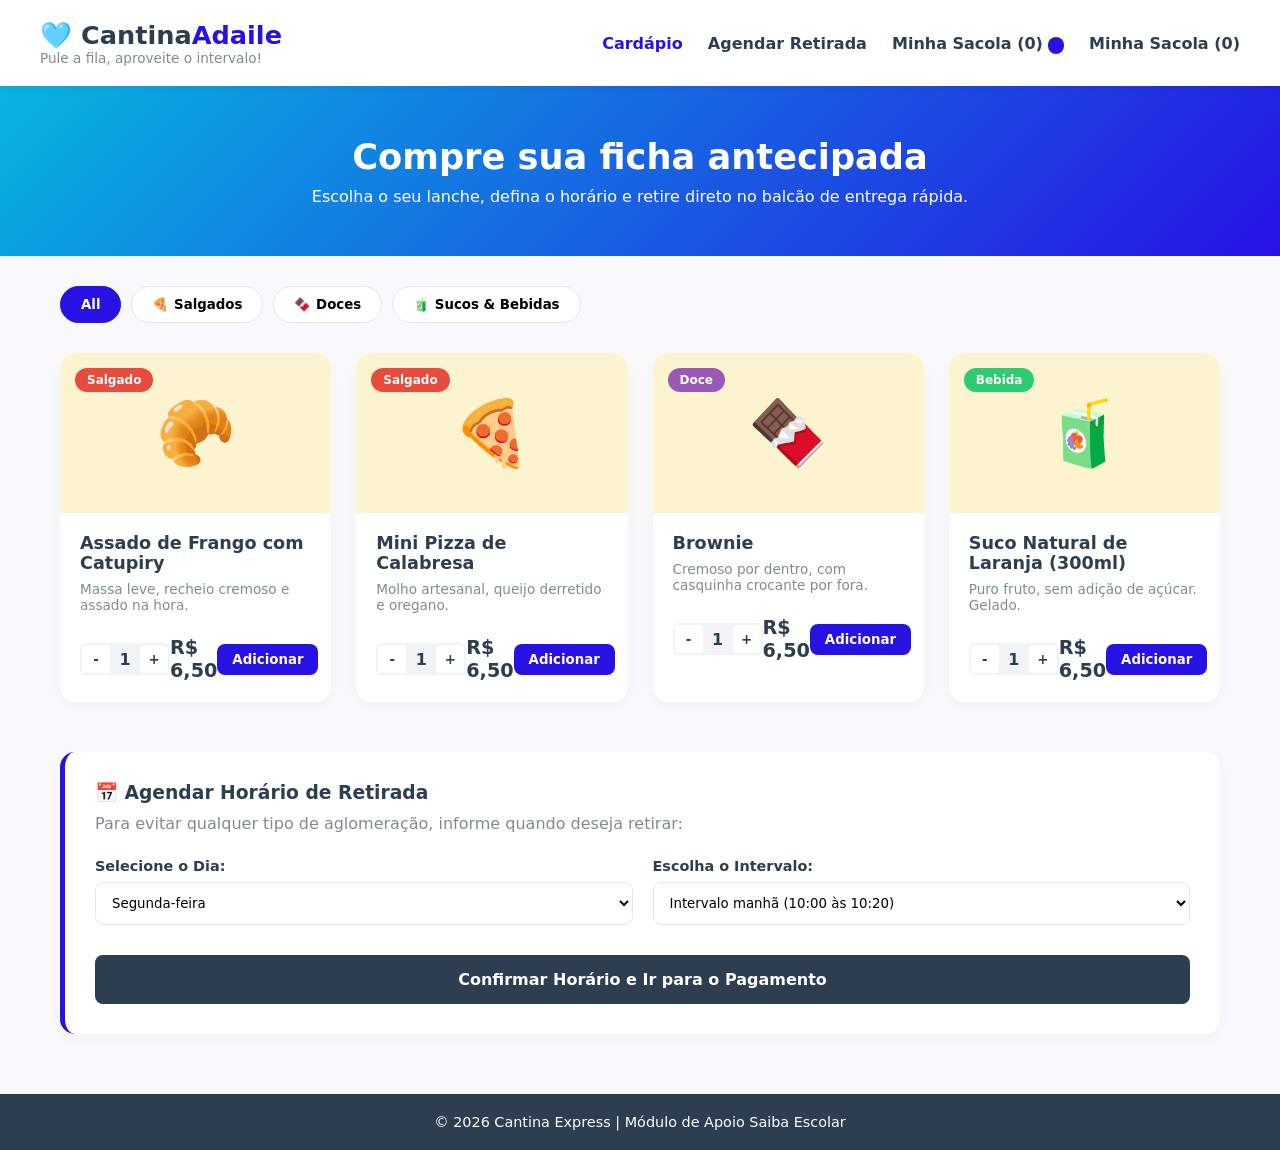
==== index.html @ 179aa99a "Add files via upload" ====
<!DOCTYPE html>
<html lang="pt-BR">
<head>
    <meta charset="UTF-8">
    <meta name="viewport" content="width=device-width, initial-scale=1.0">
    <title>Cantina Express - Saiba Escolar</title>
    <link rel="stylesheet" href="cantina.css">
</head>
<body>

    <header class="cantina-header">
        <div class="logo-area">
            <h1> 🩵 Cantina<span>Adaile</span></h1>
            <p>Pule a fila, aproveite o intervalo!</p>
        </div>
        <nav class="cantina-nav">
            <a href="#cardapio" class="active">Cardápio</a>
            <a href="#agendar">Agendar Retirada</a>
            <a href="#sacola">Minha Sacola (0)</a>
            <a href="pagamento.html" id="link-sacola">Minha Sacola (0)</a>
        </nav>
    </header>

    <section class="cantina-hero">
        <h2>Compre sua ficha antecipada</h2>
        <p>Escolha o seu lanche, defina o horário e retire direto no balcão de entrega rápida.</p>
    </section>

    <div class="categorias-container">
        <button class="btn-categoria active">All</button>
        <button class="btn-categoria">🍕 Salgados</button>
        <button class="btn-categoria">🍫 Doces</button>
        <button class="btn-categoria">🧃 Sucos & Bebidas</button>
    </div>

    <main class="cantina-container">
        
        <section id="cardapio" class="grid-produtos">
            
            <div class="card-produto">
                <div class="tag-categoria salgado">Salgado</div>
                <div class="foto-placeholder">🥐</div>
                <div class="detalhes-produto">
                    <h3>Assado de Frango com Catupiry</h3>
                    <p class="descricao">Massa leve, recheio cremoso e assado na hora.</p>
                    <d <div class="preco-acao">
                        <div class="quantidade-controle">
                            <button class="btn-qtd" data-acao="diminuir">-</button>
                            <span class="qtd-numero">1</span>
                            <button class="btn-qtd" data-acao="aumentar">+</button>
                        </div>
                        <span class="preco">R$ 6,50</span>
                        <button class="btn-add">Adicionar</button>
                    </div>
            </div>

            <div class="card-produto">
                <div class="tag-categoria salgado">Salgado</div>
                <div class="foto-placeholder">🍕</div>
                <div class="detalhes-produto">
                    <h3>Mini Pizza de Calabresa</h3>
                    <p class="descricao">Molho artesanal, queijo derretido e oregano.</p>
                    <d <div class="preco-acao">
                        <div class="quantidade-controle">
                            <button class="btn-qtd" data-acao="diminuir">-</button>
                            <span class="qtd-numero">1</span>
                            <button class="btn-qtd" data-acao="aumentar">+</button>
                        </div>
                        <span class="preco">R$ 6,50</span>
                        <button class="btn-add">Adicionar</button>
                    </div>
            </div>

            <div class="card-produto">
                <div class="tag-categoria doce">Doce</div>
                <div class="foto-placeholder">🍫</div>
                <div class="detalhes-produto">
                    <h3>Brownie</h3>
                    <p class="descricao">Cremoso por dentro, com casquinha crocante por fora.</p>
                    <d <div class="preco-acao">
                        <div class="quantidade-controle">
                            <button class="btn-qtd" data-acao="diminuir">-</button>
                            <span class="qtd-numero">1</span>
                            <button class="btn-qtd" data-acao="aumentar">+</button>
                        </div>
                        <span class="preco">R$ 6,50</span>
                        <button class="btn-add">Adicionar</button>
                    </div>
            </div>

            <div class="card-produto">
                <div class="tag-categoria suco">Bebida</div>
                <div class="foto-placeholder">🧃</div>
                <div class="detalhes-produto">
                    <h3>Suco Natural de Laranja (300ml)</h3>
                    <p class="descricao">Puro fruto, sem adição de açúcar. Gelado.</p>
                    <d <div class="preco-acao">
                        <div class="quantidade-controle">
                            <button class="btn-qtd" data-acao="diminuir">-</button>
                            <span class="qtd-numero">1</span>
                            <button class="btn-qtd" data-acao="aumentar">+</button>
                        </div>
                        <span class="preco">R$ 6,50</span>
                        <button class="btn-add">Adicionar</button>
                    </div>
            </div>

        </section>

        <section id="agendar" class="secao-agendamento">
            <div class="card-agendamento">
                <h3>📅 Agendar Horário de Retirada</h3>
                <p>Para evitar qualquer tipo de aglomeração, informe quando deseja retirar:</p>
                
                <form class="form-agendamento">
                    <div class="grupo-campo">
                        <label for="dia">Selecione o Dia:</label>
                        <select id="dia" name="dia">
                            <option value="hoje">Segunda-feira</option>
                            <option value="amanha">Terça-feira</option>
                            <option value="quarta">Quarta-feira</option>
                            <option value="quarta">Quinta-feira</option>
                            <option value="quarta">Sexta-feira</option>
                        </select>
                    </div>

                    <div class="grupo-campo">
                        <label for="intervalo">Escolha o Intervalo:</label>
                        <select id="intervalo" name="intervalo">
                            <option value="int1"> Intervalo manhã (10:00 às 10:20)</option>
                            <option value="int2"> Intervalo tarde (15:35 às 16:00)</option>
                        </select>
                    </div>

                    <button type="button" class="btn-confirmar-agenda">Confirmar Horário e Ir para o Pagamento</button>
                </form>
            </div>
        </section>

    </main>

    <footer class="cantina-footer">
        <p>&copy; 2026 Cantina Express | Módulo de Apoio Saiba Escolar</p>
    </footer>

    <script>
// Dados dos produtos
const produtos = [
    { id: 1, nome: 'Assado de Frango com Catupiry', preco: 6.50, categoria: 'salgado' },
    { id: 2, nome: 'Mini Pizza de Calabresa', preco: 7.00, categoria: 'salgado' },
    { id: 3, nome: 'Brownie', preco: 5.00, categoria: 'doce' },
    { id: 4, nome: 'Suco Natural de Laranja', preco: 4.50, categoria: 'suco' }
];

// Estado do carrinho
let carrinho = [];
let contadorCarrinho = 0;

// Função para atualizar a sacola
function atualizarSacola() {
    const sacolaLink = document.querySelector('.cantina-nav a[href="#sacola"]');
    const totalItens = carrinho.reduce((total, item) => total + item.quantidade, 0);
    sacolaLink.textContent = `Minha Sacola (${totalItens})`;
}

// Função para adicionar ao carrinho
function adicionarAoCarrinho(produtoId, quantidade) {
    const produto = produtos.find(p => p.id === produtoId);
    if (!produto) return;

    const itemExistente = carrinho.find(item => item.id === produtoId);
    
    if (itemExistente) {
        itemExistente.quantidade += quantidade;
    } else {
        carrinho.push({
            ...produto,
            quantidade: quantidade
        });
    }
    
    atualizarSacola();
    alert(`✅ ${produto.nome} (${quantidade}x) adicionado ao carrinho!`);
}

// Configurar eventos dos botões de quantidade e adicionar
document.querySelectorAll('.card-produto').forEach((card, index) => {
    const btnDiminuir = card.querySelector('.btn-qtd[data-acao="diminuir"]');
    const btnAumentar = card.querySelector('.btn-qtd[data-acao="aumentar"]');
    const qtdNumero = card.querySelector('.qtd-numero');
    const btnAdd = card.querySelector('.btn-add');
    const produtoId = index + 1;
    
    // Controle de quantidade
    btnDiminuir.addEventListener('click', () => {
        let valor = parseInt(qtdNumero.textContent);
        if (valor > 1) {
            valor--;
            qtdNumero.textContent = valor;
        }
    });
    
    btnAumentar.addEventListener('click', () => {
        let valor = parseInt(qtdNumero.textContent);
        valor++;
        qtdNumero.textContent = valor;
    });
    
    // Botão adicionar
    btnAdd.addEventListener('click', () => {
        const quantidade = parseInt(qtdNumero.textContent);
        adicionarAoCarrinho(produtoId, quantidade);
        qtdNumero.textContent = 1; // Resetar quantidade
    });
});

// Filtros de categoria
document.querySelectorAll('.btn-categoria').forEach(btn => {
    btn.addEventListener('click', () => {
        // Remover classe active de todos
        document.querySelectorAll('.btn-categoria').forEach(b => b.classList.remove('active'));
        btn.classList.add('active');
        
        const categoria = btn.textContent.toLowerCase();
        const cards = document.querySelectorAll('.card-produto');
        
        cards.forEach(card => {
            const tag = card.querySelector('.tag-categoria');
            if (categoria === 'all' || tag.textContent.toLowerCase() === categoria) {
                card.style.display = 'block';
            } else {
                card.style.display = 'none';
            }
        });
    });
});
</script>
</body>
</html>
---- cantina.css ----
/* Reset padrão e tipografia moderna */
* {
    margin: 0;
    padding: 0;
    box-sizing: border-box;
    font-family: 'Segoe UI', system-ui, -apple-system, sans-serif;
}

:root {
    --primary-color: #2712e4; /* Laranja apetite */
    --primary-hover: #d35400;
    --bg-light: #f9f9fb;
    --card-bg: #ffffff;
    --text-dark: #2c3e50;
    --text-muted: #7f8c8d;
    --salgado-color: #e74c3c;
    --doce-color: #9b59b6;
    --suco-color: #2ecc71;
}

body {
    background-color: var(--bg-light);
    color: var(--text-dark);
}

/* Header Fluido e Moderno */
.cantina-header {
    background-color: var(--card-bg);
    padding: 20px 40px;
    display: flex;
    justify-content: space-between;
    align-items: center;
    box-shadow: 0 2px 10px rgba(0, 0, 0, 0.05);
    position: sticky;
    top: 0;
    z-index: 100;
}

.logo-area h1 {
    font-size: 1.6rem;
    color: var(--text-dark);
}

.logo-area h1 span {
    color: var(--primary-color);
}

.logo-area p {
    font-size: 0.85rem;
    color: var(--text-muted);
}

.cantina-nav a {
    text-decoration: none;
    color: var(--text-dark);
    margin-left: 20px;
    font-weight: 600;
    transition: color 0.3s;
}

.cantina-nav a:hover, .cantina-nav a.active {
    color: var(--primary-color);
}

/* Banner Hero */
.cantina-hero {
    background: linear-gradient(135deg, #07b5e0, var(--primary-color));
    color: white;
    text-align: center;
    padding: 50px 20px;
    margin-bottom: 30px;
}

.cantina-hero h2 {
    font-size: 2.2rem;
    margin-bottom: 10px;
}

/* Filtros de Categorias */
.categorias-container {
    max-width: 1200px;
    margin: 0 auto 30px auto;
    padding: 0 20px;
    display: flex;
    gap: 10px;
    overflow-x: auto; /* Permite rolagem no celular se faltar espaço */
}

.btn-categoria {
    background-color: var(--card-bg);
    border: 1px solid #e2e8f0;
    padding: 10px 20px;
    border-radius: 20px;
    cursor: pointer;
    font-weight: 600;
    transition: all 0.3s;
}

.btn-categoria:hover, .btn-categoria.active {
    background-color: var(--primary-color);
    color: white;
    border-color: var(--primary-color);
}

/* Container do Grid de Produtos */
.cantina-container {
    max-width: 1200px;
    margin: 0 auto;
    padding: 0 20px;
}

.grid-produtos {
    display: grid;
    grid-template-columns: repeat(auto-fill, minmax(250px, 1fr));
    gap: 25px;
    margin-bottom: 50px;
}

/* Card Individual de Produto */
.card-produto {
    background-color: var(--card-bg);
    border-radius: 15px;
    overflow: hidden;
    box-shadow: 0 5px 15px rgba(0,0,0,0.03);
    position: relative;
    transition: transform 0.3s, box-shadow 0.3s;
}

.card-produto:hover {
    transform: translateY(-5px);
    box-shadow: 0 10px 20px rgba(0,0,0,0.08);
}

/* Tags de Categorias nos Cards */
.tag-categoria {
    position: absolute;
    top: 15px;
    left: 15px;
    padding: 5px 12px;
    border-radius: 12px;
    font-size: 0.75rem;
    font-weight: bold;
    color: white;
}

.tag-categoria.salgado { background-color: var(--salgado-color); }
.tag-categoria.doce { background-color: var(--doce-color); }
.tag-categoria.suco { background-color: var(--suco-color); }

/* Espaço da foto (Usando emojis para fins didáticos/simplicidade) */
.foto-placeholder {
    background-color: #fcf3cf;
    height: 160px;
    display: flex;
    justify-content: center;
    align-items: center;
    font-size: 4rem;
}

.detalhes-produto {
    padding: 20px;
}

.detalhes-produto h3 {
    font-size: 1.1rem;
    margin-bottom: 8px;
}

.descricao {
    font-size: 0.85rem;
    color: var(--text-muted);
    height: 40px;
    margin-bottom: 15px;
}

.preco-acao {
    display: flex;
    justify-content: space-between;
    align-items: center;
}

.preco {
    font-size: 1.2rem;
    font-weight: 700;
    color: var(--text-dark);
}

.btn-add {
    background-color: var(--primary-color);
    color: white;
    border: none;
    padding: 8px 15px;
    border-radius: 8px;
    font-weight: bold;
    cursor: pointer;
    transition: background 0.3s;
}

.btn-add:hover {
    background-color: var(--primary-hover);
}

/* Seção de Agendamento */
.secao-agendamento {
    margin-bottom: 60px;
}

.card-agendamento {
    background-color: var(--card-bg);
    border-radius: 15px;
    padding: 30px;
    box-shadow: 0 5px 15px rgba(0,0,0,0.03);
    border-left: 5px solid var(--primary-color);
}

.card-agendamento h3 {
    margin-bottom: 10px;
}

.card-agendamento p {
    color: var(--text-muted);
    margin-bottom: 25px;
}

.form-agendamento {
    display: flex;
    flex-wrap: wrap;
    gap: 20px;
}

.grupo-campo {
    flex: 1;
    min-width: 250px;
    display: flex;
    flex-direction: column;
    gap: 8px;
}

.grupo-campo label {
    font-weight: 600;
    font-size: 0.9rem;
}

.grupo-campo select {
    padding: 12px;
    border: 1px solid #e2e8f0;
    border-radius: 8px;
    background-color: #fff;
    outline: none;
}

.btn-confirmar-agenda {
    width: 100%;
    background-color: #2c3e50;
    color: white;
    border: none;
    padding: 15px;
    border-radius: 8px;
    font-size: 1rem;
    font-weight: bold;
    cursor: pointer;
    margin-top: 10px;
    transition: background 0.3s;
}

.btn-confirmar-agenda:hover {
    background-color: #1a252f;
}

/* Footer */
.cantina-footer {
    text-align: center;
    background-color: var(--text-dark);
    color: white;
    padding: 20px;
    margin-top: 40px;
    font-size: 0.9rem;
}

/* Responsividade Básica para Celular */
@media (max-width: 768px) {
    .cantina-header {
        flex-direction: column;
        gap: 15px;
        text-align: center;
    }
    .cantina-nav a {
        margin: 0 10px;
    }
}
.quantidade-controle {
    display: flex;
    align-items: center;
    gap: 5px;
    background: #f1f3f5;
    border-radius: 6px;
    padding: 2px;
}

.btn-qtd {
    width: 28px;
    height: 28px;
    border: none;
    background: white;
    border-radius: 4px;
    cursor: pointer;
    font-weight: bold;
    color: #2c3e50;
    transition: all 0.2s;
}

.btn-qtd:hover {
    background: var(--primary-color);
    color: white;
}

.qtd-numero {
    min-width: 20px;
    text-align: center;
    font-weight: 600;
}

/* Estilo para o link do carrinho */
.cantina-nav a[href="#sacola"] {
    position: relative;
}

.cantina-nav a[href="#sacola"]::after {
    content: '';
    background: var(--primary-color);
    color: white;
    padding: 2px 8px;
    border-radius: 12px;
    font-size: 0.7rem;
    margin-left: 5px;
}
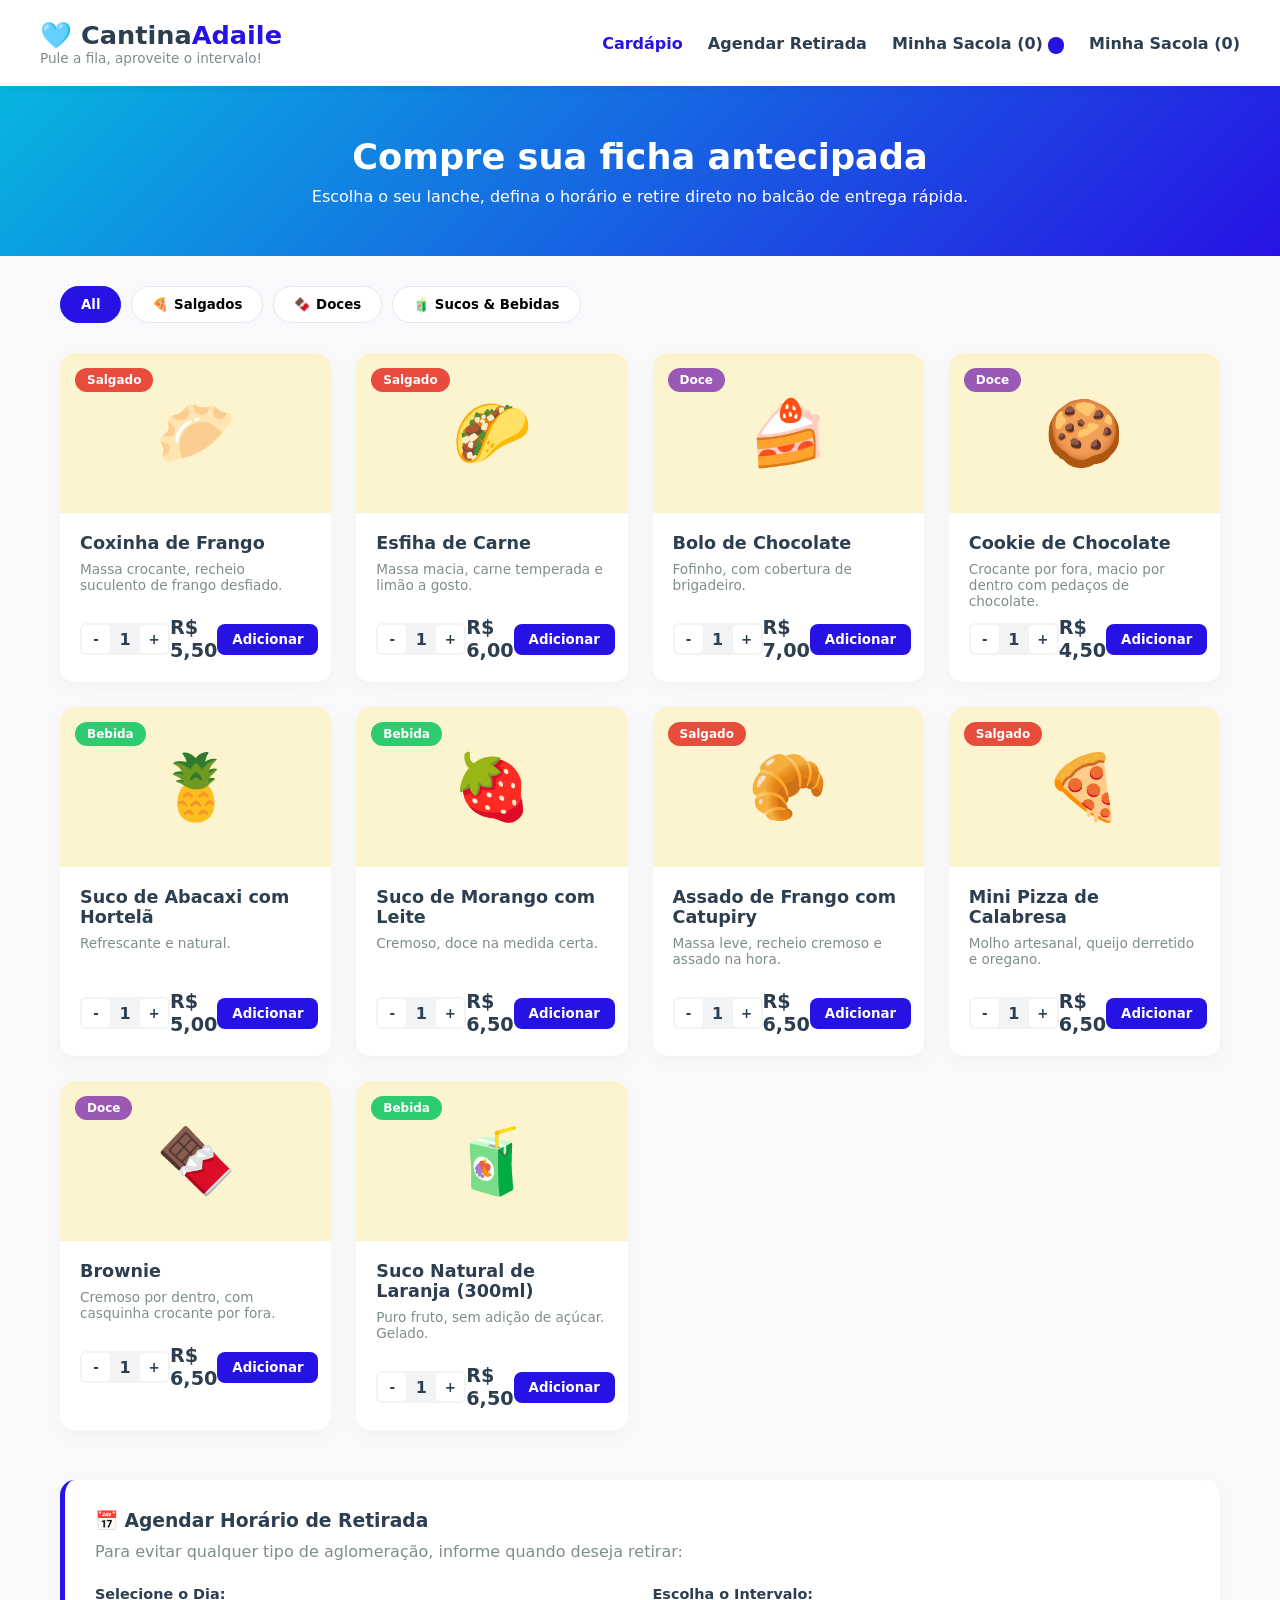
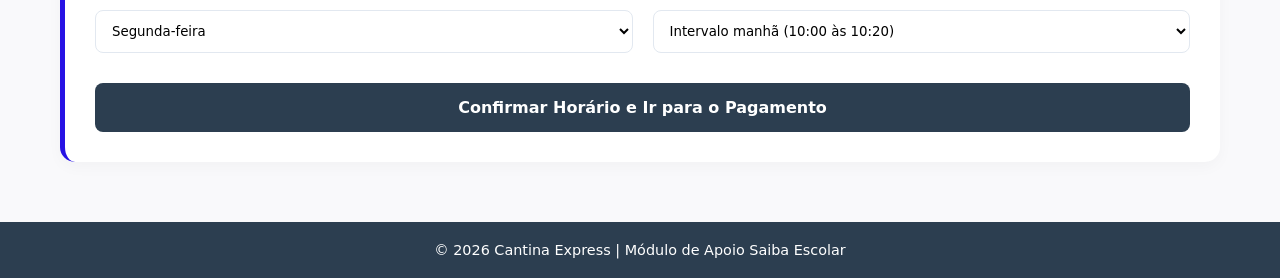
==== commit c1d9292e: "Add files via upload" ====
--- a/index.html
+++ b/index.html
@@ -36,6 +36,116 @@
     <main class="cantina-container">
         
         <section id="cardapio" class="grid-produtos">
+            <!-- Novos Salgados -->
+<div class="card-produto">
+    <div class="tag-categoria salgado">Salgado</div>
+    <div class="foto-placeholder">🥟</div>
+    <div class="detalhes-produto">
+        <h3>Coxinha de Frango</h3>
+        <p class="descricao">Massa crocante, recheio suculento de frango desfiado.</p>
+        <div class="preco-acao">
+            <div class="quantidade-controle">
+                <button class="btn-qtd" data-acao="diminuir">-</button>
+                <span class="qtd-numero">1</span>
+                <button class="btn-qtd" data-acao="aumentar">+</button>
+            </div>
+            <span class="preco">R$ 5,50</span>
+            <button class="btn-add">Adicionar</button>
+        </div>
+    </div>
+</div>
+
+<div class="card-produto">
+    <div class="tag-categoria salgado">Salgado</div>
+    <div class="foto-placeholder">🌮</div>
+    <div class="detalhes-produto">
+        <h3>Esfiha de Carne</h3>
+        <p class="descricao">Massa macia, carne temperada e limão a gosto.</p>
+        <div class="preco-acao">
+            <div class="quantidade-controle">
+                <button class="btn-qtd" data-acao="diminuir">-</button>
+                <span class="qtd-numero">1</span>
+                <button class="btn-qtd" data-acao="aumentar">+</button>
+            </div>
+            <span class="preco">R$ 6,00</span>
+            <button class="btn-add">Adicionar</button>
+        </div>
+    </div>
+</div>
+
+<!-- Novos Doces -->
+<div class="card-produto">
+    <div class="tag-categoria doce">Doce</div>
+    <div class="foto-placeholder">🍰</div>
+    <div class="detalhes-produto">
+        <h3>Bolo de Chocolate</h3>
+        <p class="descricao">Fofinho, com cobertura de brigadeiro.</p>
+        <div class="preco-acao">
+            <div class="quantidade-controle">
+                <button class="btn-qtd" data-acao="diminuir">-</button>
+                <span class="qtd-numero">1</span>
+                <button class="btn-qtd" data-acao="aumentar">+</button>
+            </div>
+            <span class="preco">R$ 7,00</span>
+            <button class="btn-add">Adicionar</button>
+        </div>
+    </div>
+</div>
+
+<div class="card-produto">
+    <div class="tag-categoria doce">Doce</div>
+    <div class="foto-placeholder">🍪</div>
+    <div class="detalhes-produto">
+        <h3>Cookie de Chocolate</h3>
+        <p class="descricao">Crocante por fora, macio por dentro com pedaços de chocolate.</p>
+        <div class="preco-acao">
+            <div class="quantidade-controle">
+                <button class="btn-qtd" data-acao="diminuir">-</button>
+                <span class="qtd-numero">1</span>
+                <button class="btn-qtd" data-acao="aumentar">+</button>
+            </div>
+            <span class="preco">R$ 4,50</span>
+            <button class="btn-add">Adicionar</button>
+        </div>
+    </div>
+</div>
+
+<!-- Novos Sucos -->
+<div class="card-produto">
+    <div class="tag-categoria suco">Bebida</div>
+    <div class="foto-placeholder">🍍</div>
+    <div class="detalhes-produto">
+        <h3>Suco de Abacaxi com Hortelã</h3>
+        <p class="descricao">Refrescante e natural.</p>
+        <div class="preco-acao">
+            <div class="quantidade-controle">
+                <button class="btn-qtd" data-acao="diminuir">-</button>
+                <span class="qtd-numero">1</span>
+                <button class="btn-qtd" data-acao="aumentar">+</button>
+            </div>
+            <span class="preco">R$ 5,00</span>
+            <button class="btn-add">Adicionar</button>
+        </div>
+    </div>
+</div>
+
+<div class="card-produto">
+    <div class="tag-categoria suco">Bebida</div>
+    <div class="foto-placeholder">🍓</div>
+    <div class="detalhes-produto">
+        <h3>Suco de Morango com Leite</h3>
+        <p class="descricao">Cremoso, doce na medida certa.</p>
+        <div class="preco-acao">
+            <div class="quantidade-controle">
+                <button class="btn-qtd" data-acao="diminuir">-</button>
+                <span class="qtd-numero">1</span>
+                <button class="btn-qtd" data-acao="aumentar">+</button>
+            </div>
+            <span class="preco">R$ 6,50</span>
+            <button class="btn-add">Adicionar</button>
+        </div>
+    </div>
+</div>
             
             <div class="card-produto">
                 <div class="tag-categoria salgado">Salgado</div>
@@ -148,8 +258,14 @@
 const produtos = [
     { id: 1, nome: 'Assado de Frango com Catupiry', preco: 6.50, categoria: 'salgado' },
     { id: 2, nome: 'Mini Pizza de Calabresa', preco: 7.00, categoria: 'salgado' },
-    { id: 3, nome: 'Brownie', preco: 5.00, categoria: 'doce' },
-    { id: 4, nome: 'Suco Natural de Laranja', preco: 4.50, categoria: 'suco' }
+    { id: 3, nome: 'Coxinha de Frango', preco: 5.50, categoria: 'salgado' },
+    { id: 4, nome: 'Esfiha de Carne', preco: 6.00, categoria: 'salgado' },
+    { id: 5, nome: 'Brownie', preco: 5.00, categoria: 'doce' },
+    { id: 6, nome: 'Bolo de Chocolate', preco: 7.00, categoria: 'doce' },
+    { id: 7, nome: 'Cookie de Chocolate', preco: 4.50, categoria: 'doce' },
+    { id: 8, nome: 'Suco Natural de Laranja', preco: 4.50, categoria: 'suco' },
+    { id: 9, nome: 'Suco de Abacaxi com Hortelã', preco: 5.00, categoria: 'suco' },
+    { id: 10, nome: 'Suco de Morango com Leite', preco: 6.50, categoria: 'suco' }
 ];
 
 // Estado do carrinho
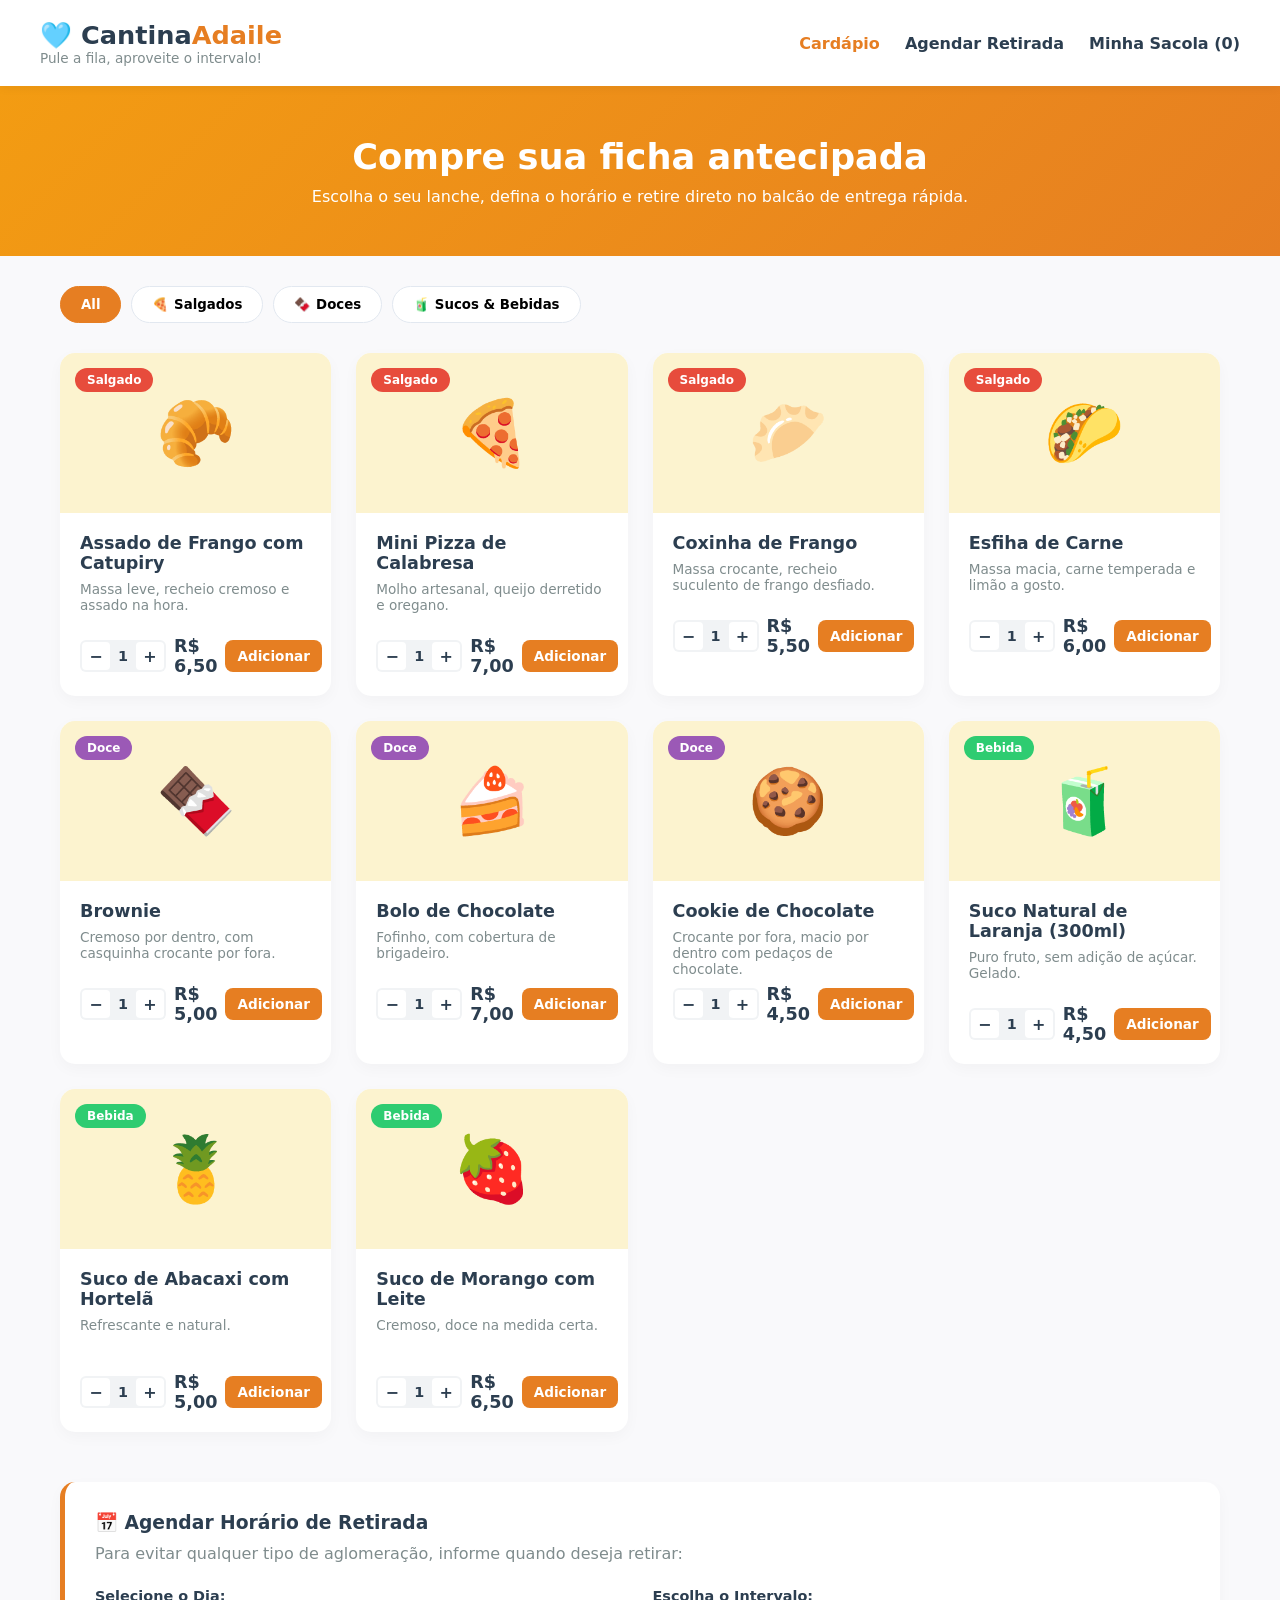
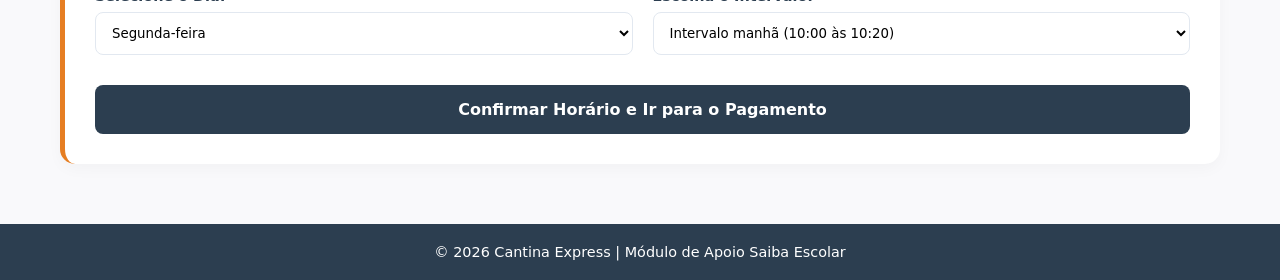
==== commit 884e15da: "Add files via upload" ====
--- a/index.html
+++ b/index.html
@@ -16,7 +16,6 @@
         <nav class="cantina-nav">
             <a href="#cardapio" class="active">Cardápio</a>
             <a href="#agendar">Agendar Retirada</a>
-            <a href="#sacola">Minha Sacola (0)</a>
             <a href="pagamento.html" id="link-sacola">Minha Sacola (0)</a>
         </nav>
     </header>
@@ -34,185 +33,196 @@
     </div>
 
     <main class="cantina-container">
-        
         <section id="cardapio" class="grid-produtos">
-            <!-- Novos Salgados -->
-<div class="card-produto">
-    <div class="tag-categoria salgado">Salgado</div>
-    <div class="foto-placeholder">🥟</div>
-    <div class="detalhes-produto">
-        <h3>Coxinha de Frango</h3>
-        <p class="descricao">Massa crocante, recheio suculento de frango desfiado.</p>
-        <div class="preco-acao">
-            <div class="quantidade-controle">
-                <button class="btn-qtd" data-acao="diminuir">-</button>
-                <span class="qtd-numero">1</span>
-                <button class="btn-qtd" data-acao="aumentar">+</button>
-            </div>
-            <span class="preco">R$ 5,50</span>
-            <button class="btn-add">Adicionar</button>
-        </div>
-    </div>
-</div>
-
-<div class="card-produto">
-    <div class="tag-categoria salgado">Salgado</div>
-    <div class="foto-placeholder">🌮</div>
-    <div class="detalhes-produto">
-        <h3>Esfiha de Carne</h3>
-        <p class="descricao">Massa macia, carne temperada e limão a gosto.</p>
-        <div class="preco-acao">
-            <div class="quantidade-controle">
-                <button class="btn-qtd" data-acao="diminuir">-</button>
-                <span class="qtd-numero">1</span>
-                <button class="btn-qtd" data-acao="aumentar">+</button>
-            </div>
-            <span class="preco">R$ 6,00</span>
-            <button class="btn-add">Adicionar</button>
-        </div>
-    </div>
-</div>
-
-<!-- Novos Doces -->
-<div class="card-produto">
-    <div class="tag-categoria doce">Doce</div>
-    <div class="foto-placeholder">🍰</div>
-    <div class="detalhes-produto">
-        <h3>Bolo de Chocolate</h3>
-        <p class="descricao">Fofinho, com cobertura de brigadeiro.</p>
-        <div class="preco-acao">
-            <div class="quantidade-controle">
-                <button class="btn-qtd" data-acao="diminuir">-</button>
-                <span class="qtd-numero">1</span>
-                <button class="btn-qtd" data-acao="aumentar">+</button>
-            </div>
-            <span class="preco">R$ 7,00</span>
-            <button class="btn-add">Adicionar</button>
-        </div>
-    </div>
-</div>
-
-<div class="card-produto">
-    <div class="tag-categoria doce">Doce</div>
-    <div class="foto-placeholder">🍪</div>
-    <div class="detalhes-produto">
-        <h3>Cookie de Chocolate</h3>
-        <p class="descricao">Crocante por fora, macio por dentro com pedaços de chocolate.</p>
-        <div class="preco-acao">
-            <div class="quantidade-controle">
-                <button class="btn-qtd" data-acao="diminuir">-</button>
-                <span class="qtd-numero">1</span>
-                <button class="btn-qtd" data-acao="aumentar">+</button>
-            </div>
-            <span class="preco">R$ 4,50</span>
-            <button class="btn-add">Adicionar</button>
-        </div>
-    </div>
-</div>
-
-<!-- Novos Sucos -->
-<div class="card-produto">
-    <div class="tag-categoria suco">Bebida</div>
-    <div class="foto-placeholder">🍍</div>
-    <div class="detalhes-produto">
-        <h3>Suco de Abacaxi com Hortelã</h3>
-        <p class="descricao">Refrescante e natural.</p>
-        <div class="preco-acao">
-            <div class="quantidade-controle">
-                <button class="btn-qtd" data-acao="diminuir">-</button>
-                <span class="qtd-numero">1</span>
-                <button class="btn-qtd" data-acao="aumentar">+</button>
-            </div>
-            <span class="preco">R$ 5,00</span>
-            <button class="btn-add">Adicionar</button>
-        </div>
-    </div>
-</div>
-
-<div class="card-produto">
-    <div class="tag-categoria suco">Bebida</div>
-    <div class="foto-placeholder">🍓</div>
-    <div class="detalhes-produto">
-        <h3>Suco de Morango com Leite</h3>
-        <p class="descricao">Cremoso, doce na medida certa.</p>
-        <div class="preco-acao">
-            <div class="quantidade-controle">
-                <button class="btn-qtd" data-acao="diminuir">-</button>
-                <span class="qtd-numero">1</span>
-                <button class="btn-qtd" data-acao="aumentar">+</button>
-            </div>
-            <span class="preco">R$ 6,50</span>
-            <button class="btn-add">Adicionar</button>
-        </div>
-    </div>
-</div>
-            
+            
+            <!-- PRODUTO 1 -->
             <div class="card-produto">
                 <div class="tag-categoria salgado">Salgado</div>
                 <div class="foto-placeholder">🥐</div>
                 <div class="detalhes-produto">
                     <h3>Assado de Frango com Catupiry</h3>
                     <p class="descricao">Massa leve, recheio cremoso e assado na hora.</p>
-                    <d <div class="preco-acao">
-                        <div class="quantidade-controle">
-                            <button class="btn-qtd" data-acao="diminuir">-</button>
+                    <div class="preco-acao">
+                        <div class="quantidade-controle">
+                            <button class="btn-qtd" data-acao="diminuir">−</button>
                             <span class="qtd-numero">1</span>
                             <button class="btn-qtd" data-acao="aumentar">+</button>
                         </div>
                         <span class="preco">R$ 6,50</span>
                         <button class="btn-add">Adicionar</button>
                     </div>
-            </div>
-
+                </div>
+            </div>
+
+            <!-- PRODUTO 2 -->
             <div class="card-produto">
                 <div class="tag-categoria salgado">Salgado</div>
                 <div class="foto-placeholder">🍕</div>
                 <div class="detalhes-produto">
                     <h3>Mini Pizza de Calabresa</h3>
                     <p class="descricao">Molho artesanal, queijo derretido e oregano.</p>
-                    <d <div class="preco-acao">
-                        <div class="quantidade-controle">
-                            <button class="btn-qtd" data-acao="diminuir">-</button>
-                            <span class="qtd-numero">1</span>
-                            <button class="btn-qtd" data-acao="aumentar">+</button>
-                        </div>
-                        <span class="preco">R$ 6,50</span>
-                        <button class="btn-add">Adicionar</button>
-                    </div>
-            </div>
-
+                    <div class="preco-acao">
+                        <div class="quantidade-controle">
+                            <button class="btn-qtd" data-acao="diminuir">−</button>
+                            <span class="qtd-numero">1</span>
+                            <button class="btn-qtd" data-acao="aumentar">+</button>
+                        </div>
+                        <span class="preco">R$ 7,00</span>
+                        <button class="btn-add">Adicionar</button>
+                    </div>
+                </div>
+            </div>
+
+            <!-- PRODUTO 3 - COXINHA (NOVO) -->
+            <div class="card-produto">
+                <div class="tag-categoria salgado">Salgado</div>
+                <div class="foto-placeholder">🥟</div>
+                <div class="detalhes-produto">
+                    <h3>Coxinha de Frango</h3>
+                    <p class="descricao">Massa crocante, recheio suculento de frango desfiado.</p>
+                    <div class="preco-acao">
+                        <div class="quantidade-controle">
+                            <button class="btn-qtd" data-acao="diminuir">−</button>
+                            <span class="qtd-numero">1</span>
+                            <button class="btn-qtd" data-acao="aumentar">+</button>
+                        </div>
+                        <span class="preco">R$ 5,50</span>
+                        <button class="btn-add">Adicionar</button>
+                    </div>
+                </div>
+            </div>
+
+            <!-- PRODUTO 4 - ESFIHA (NOVO) -->
+            <div class="card-produto">
+                <div class="tag-categoria salgado">Salgado</div>
+                <div class="foto-placeholder">🌮</div>
+                <div class="detalhes-produto">
+                    <h3>Esfiha de Carne</h3>
+                    <p class="descricao">Massa macia, carne temperada e limão a gosto.</p>
+                    <div class="preco-acao">
+                        <div class="quantidade-controle">
+                            <button class="btn-qtd" data-acao="diminuir">−</button>
+                            <span class="qtd-numero">1</span>
+                            <button class="btn-qtd" data-acao="aumentar">+</button>
+                        </div>
+                        <span class="preco">R$ 6,00</span>
+                        <button class="btn-add">Adicionar</button>
+                    </div>
+                </div>
+            </div>
+
+            <!-- PRODUTO 5 - BROWNIE -->
             <div class="card-produto">
                 <div class="tag-categoria doce">Doce</div>
                 <div class="foto-placeholder">🍫</div>
                 <div class="detalhes-produto">
                     <h3>Brownie</h3>
                     <p class="descricao">Cremoso por dentro, com casquinha crocante por fora.</p>
-                    <d <div class="preco-acao">
-                        <div class="quantidade-controle">
-                            <button class="btn-qtd" data-acao="diminuir">-</button>
-                            <span class="qtd-numero">1</span>
-                            <button class="btn-qtd" data-acao="aumentar">+</button>
-                        </div>
-                        <span class="preco">R$ 6,50</span>
-                        <button class="btn-add">Adicionar</button>
-                    </div>
-            </div>
-
+                    <div class="preco-acao">
+                        <div class="quantidade-controle">
+                            <button class="btn-qtd" data-acao="diminuir">−</button>
+                            <span class="qtd-numero">1</span>
+                            <button class="btn-qtd" data-acao="aumentar">+</button>
+                        </div>
+                        <span class="preco">R$ 5,00</span>
+                        <button class="btn-add">Adicionar</button>
+                    </div>
+                </div>
+            </div>
+
+            <!-- PRODUTO 6 - BOLO (NOVO) -->
+            <div class="card-produto">
+                <div class="tag-categoria doce">Doce</div>
+                <div class="foto-placeholder">🍰</div>
+                <div class="detalhes-produto">
+                    <h3>Bolo de Chocolate</h3>
+                    <p class="descricao">Fofinho, com cobertura de brigadeiro.</p>
+                    <div class="preco-acao">
+                        <div class="quantidade-controle">
+                            <button class="btn-qtd" data-acao="diminuir">−</button>
+                            <span class="qtd-numero">1</span>
+                            <button class="btn-qtd" data-acao="aumentar">+</button>
+                        </div>
+                        <span class="preco">R$ 7,00</span>
+                        <button class="btn-add">Adicionar</button>
+                    </div>
+                </div>
+            </div>
+
+            <!-- PRODUTO 7 - COOKIE (NOVO) -->
+            <div class="card-produto">
+                <div class="tag-categoria doce">Doce</div>
+                <div class="foto-placeholder">🍪</div>
+                <div class="detalhes-produto">
+                    <h3>Cookie de Chocolate</h3>
+                    <p class="descricao">Crocante por fora, macio por dentro com pedaços de chocolate.</p>
+                    <div class="preco-acao">
+                        <div class="quantidade-controle">
+                            <button class="btn-qtd" data-acao="diminuir">−</button>
+                            <span class="qtd-numero">1</span>
+                            <button class="btn-qtd" data-acao="aumentar">+</button>
+                        </div>
+                        <span class="preco">R$ 4,50</span>
+                        <button class="btn-add">Adicionar</button>
+                    </div>
+                </div>
+            </div>
+
+            <!-- PRODUTO 8 - SUCO LARANJA -->
             <div class="card-produto">
                 <div class="tag-categoria suco">Bebida</div>
                 <div class="foto-placeholder">🧃</div>
                 <div class="detalhes-produto">
                     <h3>Suco Natural de Laranja (300ml)</h3>
                     <p class="descricao">Puro fruto, sem adição de açúcar. Gelado.</p>
-                    <d <div class="preco-acao">
-                        <div class="quantidade-controle">
-                            <button class="btn-qtd" data-acao="diminuir">-</button>
+                    <div class="preco-acao">
+                        <div class="quantidade-controle">
+                            <button class="btn-qtd" data-acao="diminuir">−</button>
+                            <span class="qtd-numero">1</span>
+                            <button class="btn-qtd" data-acao="aumentar">+</button>
+                        </div>
+                        <span class="preco">R$ 4,50</span>
+                        <button class="btn-add">Adicionar</button>
+                    </div>
+                </div>
+            </div>
+
+            <!-- PRODUTO 9 - SUCO ABACAXI (NOVO) -->
+            <div class="card-produto">
+                <div class="tag-categoria suco">Bebida</div>
+                <div class="foto-placeholder">🍍</div>
+                <div class="detalhes-produto">
+                    <h3>Suco de Abacaxi com Hortelã</h3>
+                    <p class="descricao">Refrescante e natural.</p>
+                    <div class="preco-acao">
+                        <div class="quantidade-controle">
+                            <button class="btn-qtd" data-acao="diminuir">−</button>
+                            <span class="qtd-numero">1</span>
+                            <button class="btn-qtd" data-acao="aumentar">+</button>
+                        </div>
+                        <span class="preco">R$ 5,00</span>
+                        <button class="btn-add">Adicionar</button>
+                    </div>
+                </div>
+            </div>
+
+            <!-- PRODUTO 10 - SUCO MORANGO (NOVO) -->
+            <div class="card-produto">
+                <div class="tag-categoria suco">Bebida</div>
+                <div class="foto-placeholder">🍓</div>
+                <div class="detalhes-produto">
+                    <h3>Suco de Morango com Leite</h3>
+                    <p class="descricao">Cremoso, doce na medida certa.</p>
+                    <div class="preco-acao">
+                        <div class="quantidade-controle">
+                            <button class="btn-qtd" data-acao="diminuir">−</button>
                             <span class="qtd-numero">1</span>
                             <button class="btn-qtd" data-acao="aumentar">+</button>
                         </div>
                         <span class="preco">R$ 6,50</span>
                         <button class="btn-add">Adicionar</button>
                     </div>
+                </div>
             </div>
 
         </section>
@@ -226,19 +236,19 @@
                     <div class="grupo-campo">
                         <label for="dia">Selecione o Dia:</label>
                         <select id="dia" name="dia">
-                            <option value="hoje">Segunda-feira</option>
-                            <option value="amanha">Terça-feira</option>
+                            <option value="segunda">Segunda-feira</option>
+                            <option value="terca">Terça-feira</option>
                             <option value="quarta">Quarta-feira</option>
-                            <option value="quarta">Quinta-feira</option>
-                            <option value="quarta">Sexta-feira</option>
+                            <option value="quinta">Quinta-feira</option>
+                            <option value="sexta">Sexta-feira</option>
                         </select>
                     </div>
 
                     <div class="grupo-campo">
                         <label for="intervalo">Escolha o Intervalo:</label>
                         <select id="intervalo" name="intervalo">
-                            <option value="int1"> Intervalo manhã (10:00 às 10:20)</option>
-                            <option value="int2"> Intervalo tarde (15:35 às 16:00)</option>
+                            <option value="int1">Intervalo manhã (10:00 às 10:20)</option>
+                            <option value="int2">Intervalo tarde (15:35 às 16:00)</option>
                         </select>
                     </div>
 
@@ -254,102 +264,159 @@
     </footer>
 
     <script>
-// Dados dos produtos
-const produtos = [
-    { id: 1, nome: 'Assado de Frango com Catupiry', preco: 6.50, categoria: 'salgado' },
-    { id: 2, nome: 'Mini Pizza de Calabresa', preco: 7.00, categoria: 'salgado' },
-    { id: 3, nome: 'Coxinha de Frango', preco: 5.50, categoria: 'salgado' },
-    { id: 4, nome: 'Esfiha de Carne', preco: 6.00, categoria: 'salgado' },
-    { id: 5, nome: 'Brownie', preco: 5.00, categoria: 'doce' },
-    { id: 6, nome: 'Bolo de Chocolate', preco: 7.00, categoria: 'doce' },
-    { id: 7, nome: 'Cookie de Chocolate', preco: 4.50, categoria: 'doce' },
-    { id: 8, nome: 'Suco Natural de Laranja', preco: 4.50, categoria: 'suco' },
-    { id: 9, nome: 'Suco de Abacaxi com Hortelã', preco: 5.00, categoria: 'suco' },
-    { id: 10, nome: 'Suco de Morango com Leite', preco: 6.50, categoria: 'suco' }
-];
-
-// Estado do carrinho
-let carrinho = [];
-let contadorCarrinho = 0;
-
-// Função para atualizar a sacola
-function atualizarSacola() {
-    const sacolaLink = document.querySelector('.cantina-nav a[href="#sacola"]');
-    const totalItens = carrinho.reduce((total, item) => total + item.quantidade, 0);
-    sacolaLink.textContent = `Minha Sacola (${totalItens})`;
-}
-
-// Função para adicionar ao carrinho
-function adicionarAoCarrinho(produtoId, quantidade) {
-    const produto = produtos.find(p => p.id === produtoId);
-    if (!produto) return;
-
-    const itemExistente = carrinho.find(item => item.id === produtoId);
-    
-    if (itemExistente) {
-        itemExistente.quantidade += quantidade;
-    } else {
-        carrinho.push({
-            ...produto,
-            quantidade: quantidade
-        });
-    }
-    
-    atualizarSacola();
-    alert(`✅ ${produto.nome} (${quantidade}x) adicionado ao carrinho!`);
-}
-
-// Configurar eventos dos botões de quantidade e adicionar
-document.querySelectorAll('.card-produto').forEach((card, index) => {
-    const btnDiminuir = card.querySelector('.btn-qtd[data-acao="diminuir"]');
-    const btnAumentar = card.querySelector('.btn-qtd[data-acao="aumentar"]');
-    const qtdNumero = card.querySelector('.qtd-numero');
-    const btnAdd = card.querySelector('.btn-add');
-    const produtoId = index + 1;
-    
-    // Controle de quantidade
-    btnDiminuir.addEventListener('click', () => {
-        let valor = parseInt(qtdNumero.textContent);
-        if (valor > 1) {
-            valor--;
-            qtdNumero.textContent = valor;
+        // ============================================
+        // DADOS DOS PRODUTOS
+        // ============================================
+        const produtos = [
+            { id: 1, nome: 'Assado de Frango com Catupiry', preco: 6.50, categoria: 'salgado' },
+            { id: 2, nome: 'Mini Pizza de Calabresa', preco: 7.00, categoria: 'salgado' },
+            { id: 3, nome: 'Coxinha de Frango', preco: 5.50, categoria: 'salgado' },
+            { id: 4, nome: 'Esfiha de Carne', preco: 6.00, categoria: 'salgado' },
+            { id: 5, nome: 'Brownie', preco: 5.00, categoria: 'doce' },
+            { id: 6, nome: 'Bolo de Chocolate', preco: 7.00, categoria: 'doce' },
+            { id: 7, nome: 'Cookie de Chocolate', preco: 4.50, categoria: 'doce' },
+            { id: 8, nome: 'Suco Natural de Laranja', preco: 4.50, categoria: 'suco' },
+            { id: 9, nome: 'Suco de Abacaxi com Hortelã', preco: 5.00, categoria: 'suco' },
+            { id: 10, nome: 'Suco de Morango com Leite', preco: 6.50, categoria: 'suco' }
+        ];
+
+        // ============================================
+        // ESTADO DO CARRINHO
+        // ============================================
+        let carrinho = [];
+
+        // ============================================
+        // FUNÇÕES DO CARRINHO
+        // ============================================
+        function atualizarSacola() {
+            const sacolaLink = document.getElementById('link-sacola');
+            const totalItens = carrinho.reduce((total, item) => total + item.quantidade, 0);
+            sacolaLink.textContent = `Minha Sacola (${totalItens})`;
+            
+            // Salvar no localStorage para a página de pagamento
+            localStorage.setItem('carrinho', JSON.stringify(carrinho));
         }
-    });
-    
-    btnAumentar.addEventListener('click', () => {
-        let valor = parseInt(qtdNumero.textContent);
-        valor++;
-        qtdNumero.textContent = valor;
-    });
-    
-    // Botão adicionar
-    btnAdd.addEventListener('click', () => {
-        const quantidade = parseInt(qtdNumero.textContent);
-        adicionarAoCarrinho(produtoId, quantidade);
-        qtdNumero.textContent = 1; // Resetar quantidade
-    });
-});
-
-// Filtros de categoria
-document.querySelectorAll('.btn-categoria').forEach(btn => {
-    btn.addEventListener('click', () => {
-        // Remover classe active de todos
-        document.querySelectorAll('.btn-categoria').forEach(b => b.classList.remove('active'));
-        btn.classList.add('active');
-        
-        const categoria = btn.textContent.toLowerCase();
-        const cards = document.querySelectorAll('.card-produto');
-        
-        cards.forEach(card => {
-            const tag = card.querySelector('.tag-categoria');
-            if (categoria === 'all' || tag.textContent.toLowerCase() === categoria) {
-                card.style.display = 'block';
+
+        function adicionarAoCarrinho(produtoId, quantidade) {
+            const produto = produtos.find(p => p.id === produtoId);
+            if (!produto) return;
+
+            const itemExistente = carrinho.find(item => item.id === produtoId);
+            
+            if (itemExistente) {
+                itemExistente.quantidade += quantidade;
             } else {
-                card.style.display = 'none';
+                carrinho.push({
+                    ...produto,
+                    quantidade: quantidade
+                });
+            }
+            
+            atualizarSacola();
+            
+            // Feedback visual
+            const btn = document.querySelector(`.card-produto:nth-child(${produtoId}) .btn-add`);
+            btn.textContent = '✅ Adicionado!';
+            btn.style.background = '#2ecc71';
+            setTimeout(() => {
+                btn.textContent = 'Adicionar';
+                btn.style.background = '#e67e22';
+            }, 1500);
+        }
+
+        // ============================================
+        // CONFIGURAR EVENTOS DOS PRODUTOS
+        // ============================================
+        document.querySelectorAll('.card-produto').forEach((card, index) => {
+            const produtoId = index + 1;
+            const btnDiminuir = card.querySelector('.btn-qtd[data-acao="diminuir"]');
+            const btnAumentar = card.querySelector('.btn-qtd[data-acao="aumentar"]');
+            const qtdNumero = card.querySelector('.qtd-numero');
+            const btnAdd = card.querySelector('.btn-add');
+            
+            // Controle de quantidade
+            if (btnDiminuir) {
+                btnDiminuir.addEventListener('click', () => {
+                    let valor = parseInt(qtdNumero.textContent);
+                    if (valor > 1) {
+                        valor--;
+                        qtdNumero.textContent = valor;
+                    }
+                });
+            }
+            
+            if (btnAumentar) {
+                btnAumentar.addEventListener('click', () => {
+                    let valor = parseInt(qtdNumero.textContent);
+                    valor++;
+                    qtdNumero.textContent = valor;
+                });
+            }
+            
+            // Botão adicionar
+            if (btnAdd) {
+                btnAdd.addEventListener('click', () => {
+                    const quantidade = parseInt(qtdNumero.textContent);
+                    adicionarAoCarrinho(produtoId, quantidade);
+                    qtdNumero.textContent = 1; // Resetar quantidade
+                });
             }
         });
-    });
-});
-</script>
+
+        // ============================================
+        // FILTROS DE CATEGORIA
+        // ============================================
+        document.querySelectorAll('.btn-categoria').forEach(btn => {
+            btn.addEventListener('click', () => {
+                // Remover classe active de todos
+                document.querySelectorAll('.btn-categoria').forEach(b => b.classList.remove('active'));
+                btn.classList.add('active');
+                
+                const categoria = btn.textContent.toLowerCase().trim();
+                const cards = document.querySelectorAll('.card-produto');
+                
+                cards.forEach(card => {
+                    const tag = card.querySelector('.tag-categoria');
+                    if (!tag) return;
+                    
+                    const tagText = tag.textContent.toLowerCase().trim();
+                    
+                    if (categoria === 'all') {
+                        card.style.display = 'block';
+                    } else if (categoria.includes('salgado') && tagText === 'salgado') {
+                        card.style.display = 'block';
+                    } else if (categoria.includes('doce') && tagText === 'doce') {
+                        card.style.display = 'block';
+                    } else if ((categoria.includes('suco') || categoria.includes('bebida')) && tagText === 'suco') {
+                        card.style.display = 'block';
+                    } else {
+                        card.style.display = 'none';
+                    }
+                });
+            });
+        });
+
+        // ============================================
+        // AGENDAMENTO
+        // ============================================
+        document.querySelector('.btn-confirmar-agenda').addEventListener('click', () => {
+            const dia = document.getElementById('dia').value;
+            const intervalo = document.getElementById('intervalo').value;
+            
+            if (carrinho.length === 0) {
+                alert('⚠️ Adicione produtos ao carrinho antes de agendar!');
+                return;
+            }
+            
+            alert(`✅ Pedido agendado para ${dia} no ${intervalo === 'int1' ? 'primeiro' : 'segundo'} intervalo!`);
+            window.location.href = 'pagamento.html';
+        });
+
+        // ============================================
+        // INICIALIZAR
+        // ============================================
+        atualizarSacola();
+    </script>
+
 </body>
 </html>
--- a/cantina.css
+++ b/cantina.css
@@ -7,7 +7,7 @@
 }
 
 :root {
-    --primary-color: #2712e4; /* Laranja apetite */
+    --primary-color: #e67e22;
     --primary-hover: #d35400;
     --bg-light: #f9f9fb;
     --card-bg: #ffffff;
@@ -23,7 +23,7 @@
     color: var(--text-dark);
 }
 
-/* Header Fluido e Moderno */
+/* ===== HEADER ===== */
 .cantina-header {
     background-color: var(--card-bg);
     padding: 20px 40px;
@@ -58,13 +58,14 @@
     transition: color 0.3s;
 }
 
-.cantina-nav a:hover, .cantina-nav a.active {
+.cantina-nav a:hover,
+.cantina-nav a.active {
     color: var(--primary-color);
 }
 
-/* Banner Hero */
+/* ===== HERO ===== */
 .cantina-hero {
-    background: linear-gradient(135deg, #07b5e0, var(--primary-color));
+    background: linear-gradient(135deg, #f39c12, var(--primary-color));
     color: white;
     text-align: center;
     padding: 50px 20px;
@@ -76,14 +77,14 @@
     margin-bottom: 10px;
 }
 
-/* Filtros de Categorias */
+/* ===== CATEGORIAS ===== */
 .categorias-container {
     max-width: 1200px;
     margin: 0 auto 30px auto;
     padding: 0 20px;
     display: flex;
     gap: 10px;
-    overflow-x: auto; /* Permite rolagem no celular se faltar espaço */
+    overflow-x: auto;
 }
 
 .btn-categoria {
@@ -94,15 +95,17 @@
     cursor: pointer;
     font-weight: 600;
     transition: all 0.3s;
-}
-
-.btn-categoria:hover, .btn-categoria.active {
+    white-space: nowrap;
+}
+
+.btn-categoria:hover,
+.btn-categoria.active {
     background-color: var(--primary-color);
     color: white;
     border-color: var(--primary-color);
 }
 
-/* Container do Grid de Produtos */
+/* ===== CONTAINER PRINCIPAL ===== */
 .cantina-container {
     max-width: 1200px;
     margin: 0 auto;
@@ -116,22 +119,21 @@
     margin-bottom: 50px;
 }
 
-/* Card Individual de Produto */
+/* ===== CARD PRODUTO ===== */
 .card-produto {
     background-color: var(--card-bg);
     border-radius: 15px;
     overflow: hidden;
-    box-shadow: 0 5px 15px rgba(0,0,0,0.03);
+    box-shadow: 0 5px 15px rgba(0, 0, 0, 0.03);
     position: relative;
     transition: transform 0.3s, box-shadow 0.3s;
 }
 
 .card-produto:hover {
     transform: translateY(-5px);
-    box-shadow: 0 10px 20px rgba(0,0,0,0.08);
-}
-
-/* Tags de Categorias nos Cards */
+    box-shadow: 0 10px 20px rgba(0, 0, 0, 0.08);
+}
+
 .tag-categoria {
     position: absolute;
     top: 15px;
@@ -143,11 +145,16 @@
     color: white;
 }
 
-.tag-categoria.salgado { background-color: var(--salgado-color); }
-.tag-categoria.doce { background-color: var(--doce-color); }
-.tag-categoria.suco { background-color: var(--suco-color); }
-
-/* Espaço da foto (Usando emojis para fins didáticos/simplicidade) */
+.tag-categoria.salgado {
+    background-color: var(--salgado-color);
+}
+.tag-categoria.doce {
+    background-color: var(--doce-color);
+}
+.tag-categoria.suco {
+    background-color: var(--suco-color);
+}
+
 .foto-placeholder {
     background-color: #fcf3cf;
     height: 160px;
@@ -177,30 +184,68 @@
     display: flex;
     justify-content: space-between;
     align-items: center;
+    gap: 8px;
 }
 
 .preco {
-    font-size: 1.2rem;
+    font-size: 1.1rem;
     font-weight: 700;
     color: var(--text-dark);
 }
 
+/* ===== CONTROLE DE QUANTIDADE ===== */
+.quantidade-controle {
+    display: flex;
+    align-items: center;
+    gap: 3px;
+    background: #f1f3f5;
+    border-radius: 6px;
+    padding: 2px;
+}
+
+.btn-qtd {
+    width: 28px;
+    height: 28px;
+    border: none;
+    background: white;
+    border-radius: 4px;
+    cursor: pointer;
+    font-weight: bold;
+    color: #2c3e50;
+    transition: all 0.2s;
+    font-size: 1rem;
+}
+
+.btn-qtd:hover {
+    background: var(--primary-color);
+    color: white;
+}
+
+.qtd-numero {
+    min-width: 20px;
+    text-align: center;
+    font-weight: 600;
+    font-size: 0.9rem;
+}
+
 .btn-add {
     background-color: var(--primary-color);
     color: white;
     border: none;
-    padding: 8px 15px;
+    padding: 8px 12px;
     border-radius: 8px;
     font-weight: bold;
     cursor: pointer;
     transition: background 0.3s;
+    font-size: 0.85rem;
+    white-space: nowrap;
 }
 
 .btn-add:hover {
     background-color: var(--primary-hover);
 }
 
-/* Seção de Agendamento */
+/* ===== AGENDAMENTO ===== */
 .secao-agendamento {
     margin-bottom: 60px;
 }
@@ -209,7 +254,7 @@
     background-color: var(--card-bg);
     border-radius: 15px;
     padding: 30px;
-    box-shadow: 0 5px 15px rgba(0,0,0,0.03);
+    box-shadow: 0 5px 15px rgba(0, 0, 0, 0.03);
     border-left: 5px solid var(--primary-color);
 }
 
@@ -230,7 +275,7 @@
 
 .grupo-campo {
     flex: 1;
-    min-width: 250px;
+    min-width: 200px;
     display: flex;
     flex-direction: column;
     gap: 8px;
@@ -247,6 +292,7 @@
     border-radius: 8px;
     background-color: #fff;
     outline: none;
+    cursor: pointer;
 }
 
 .btn-confirmar-agenda {
@@ -267,7 +313,7 @@
     background-color: #1a252f;
 }
 
-/* Footer */
+/* ===== FOOTER ===== */
 .cantina-footer {
     text-align: center;
     background-color: var(--text-dark);
@@ -277,60 +323,58 @@
     font-size: 0.9rem;
 }
 
-/* Responsividade Básica para Celular */
+/* ===== RESPONSIVIDADE ===== */
 @media (max-width: 768px) {
     .cantina-header {
         flex-direction: column;
         gap: 15px;
         text-align: center;
-    }
+        padding: 15px;
+    }
+
     .cantina-nav a {
         margin: 0 10px;
-    }
-}
-.quantidade-controle {
-    display: flex;
-    align-items: center;
-    gap: 5px;
-    background: #f1f3f5;
-    border-radius: 6px;
-    padding: 2px;
-}
-
-.btn-qtd {
-    width: 28px;
-    height: 28px;
-    border: none;
-    background: white;
-    border-radius: 4px;
-    cursor: pointer;
-    font-weight: bold;
-    color: #2c3e50;
-    transition: all 0.2s;
-}
-
-.btn-qtd:hover {
-    background: var(--primary-color);
-    color: white;
-}
-
-.qtd-numero {
-    min-width: 20px;
-    text-align: center;
-    font-weight: 600;
-}
-
-/* Estilo para o link do carrinho */
-.cantina-nav a[href="#sacola"] {
-    position: relative;
-}
-
-.cantina-nav a[href="#sacola"]::after {
-    content: '';
-    background: var(--primary-color);
-    color: white;
-    padding: 2px 8px;
-    border-radius: 12px;
-    font-size: 0.7rem;
-    margin-left: 5px;
+        font-size: 0.9rem;
+    }
+
+    .cantina-hero h2 {
+        font-size: 1.5rem;
+    }
+
+    .grid-produtos {
+        grid-template-columns: repeat(auto-fill, minmax(160px, 1fr));
+        gap: 15px;
+    }
+
+    .preco-acao {
+        flex-wrap: wrap;
+        justify-content: center;
+    }
+
+    .quantidade-controle {
+        width: 100%;
+        justify-content: center;
+    }
+
+    .btn-add {
+        width: 100%;
+    }
+
+    .categorias-container {
+        padding: 0 10px;
+        gap: 5px;
+    }
+
+    .btn-categoria {
+        font-size: 0.8rem;
+        padding: 8px 14px;
+    }
+
+    .form-agendamento {
+        flex-direction: column;
+    }
+
+    .grupo-campo {
+        min-width: 100%;
+    }
 }
